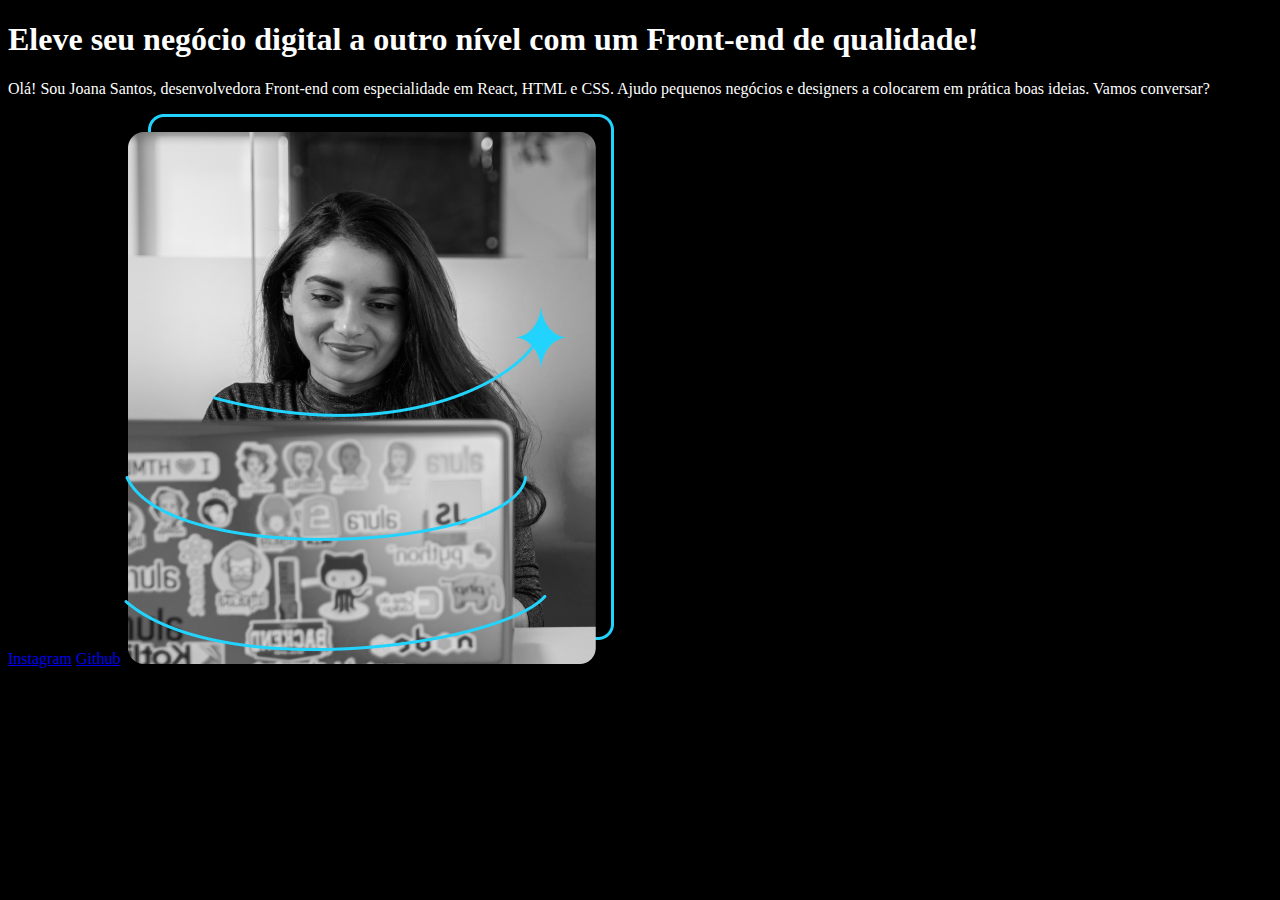
==== index.html @ 9d10efb5 "Criando arquivo css e linkando" ====
<!DOCTYPE html>
<html lang="pt-br">
<head>
    <meta charset="UTF-8">
    <meta name="viewport" content="width=device-width, initial-scale=1.0">
    <title>Portfólio</title>
    <link rel="stylesheet" href="style.css">
</head>
<body>
    <header></header>
    <main>
        <h1>Eleve seu negócio digital a outro nível <strong>com um Front-end de qualidade!</strong></h1>
        <p>Olá! Sou Joana Santos, desenvolvedora Front-end com especialidade em React, HTML e CSS. Ajudo pequenos 
            negócios e designers a colocarem em prática boas ideias. Vamos conversar?</p>
        <a href="https://www.instagram.com/DennerCaleare">Instagram</a>
        <a href="https://github.com/DennerCaleare">Github</a>
        <img src="imagens/Perfil.png" alt="Foto Preta e Branca">
    </main>
    <footer></footer> 
</body>
</html>
---- style.css ----
body{
    background-color: black;
    color: white;
}
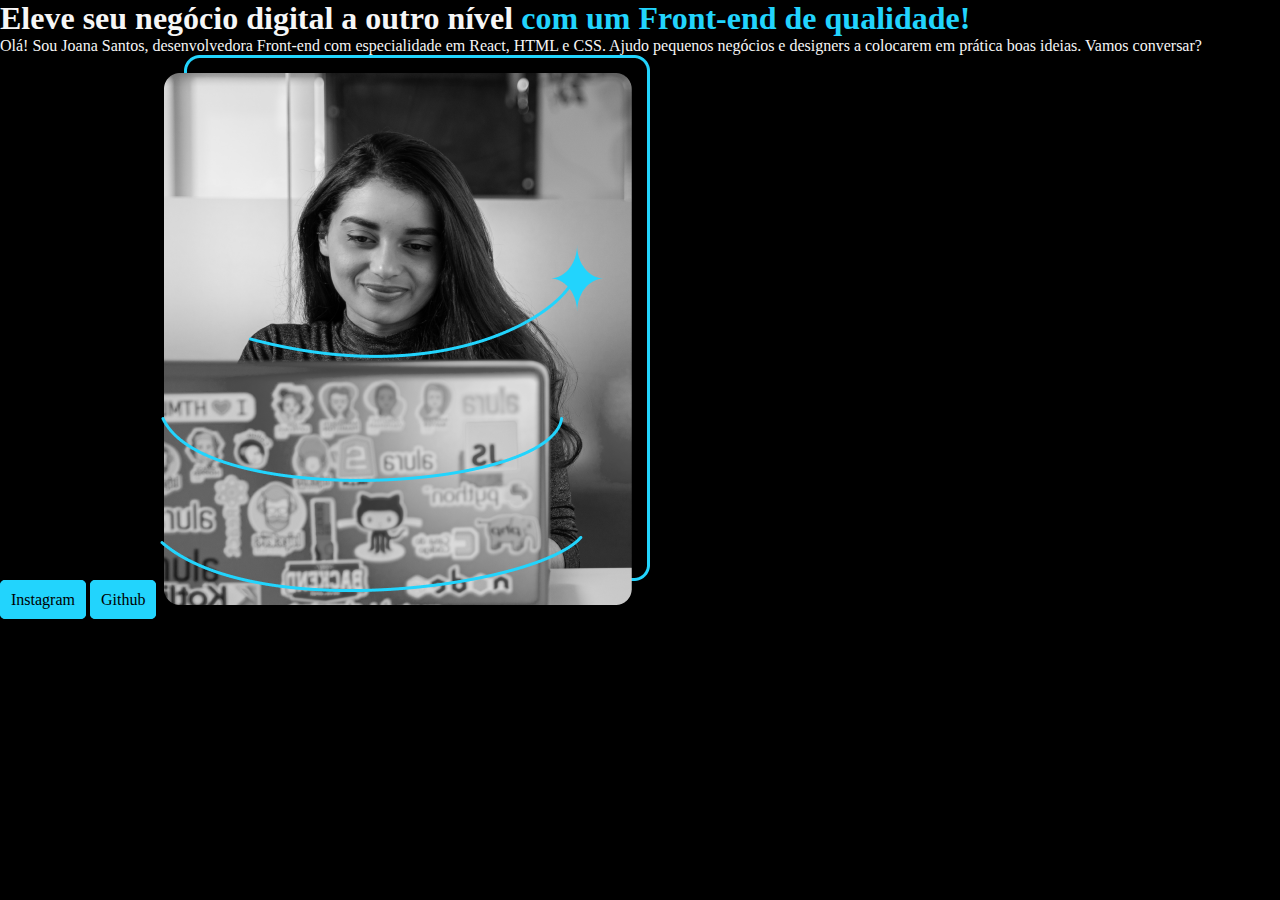
==== commit bcb59ea6: "Mudanças no nas margens e padding e criação de CLASS" ====
--- a/index.html
+++ b/index.html
@@ -9,7 +9,7 @@
 <body>
     <header></header>
     <main>
-        <h1>Eleve seu negócio digital a outro nível <strong>com um Front-end de qualidade!</strong></h1>
+        <h1>Eleve seu negócio digital a outro nível <strong class="titulo-destaque">com um Front-end de qualidade!</strong></h1>
         <p>Olá! Sou Joana Santos, desenvolvedora Front-end com especialidade em React, HTML e CSS. Ajudo pequenos 
             negócios e designers a colocarem em prática boas ideias. Vamos conversar?</p>
         <a href="https://www.instagram.com/DennerCaleare">Instagram</a>
--- a/style.css
+++ b/style.css
@@ -1,4 +1,23 @@
+* {
+    margin: 0;
+    padding: 0;
+}
+
 body{
-    background-color: black;
-    color: white;
+    background-color: #000000;
+    color: #F6F6F6;
+}
+
+.titulo-destaque{
+    color: #22D4FD;
+}
+
+
+a{
+    background-color: #22D4FD;
+    color: #000000;
+    border: 1px solid #22D4FD;
+    padding: 10px;
+    border-radius: 5px;
+    text-decoration: none;
 }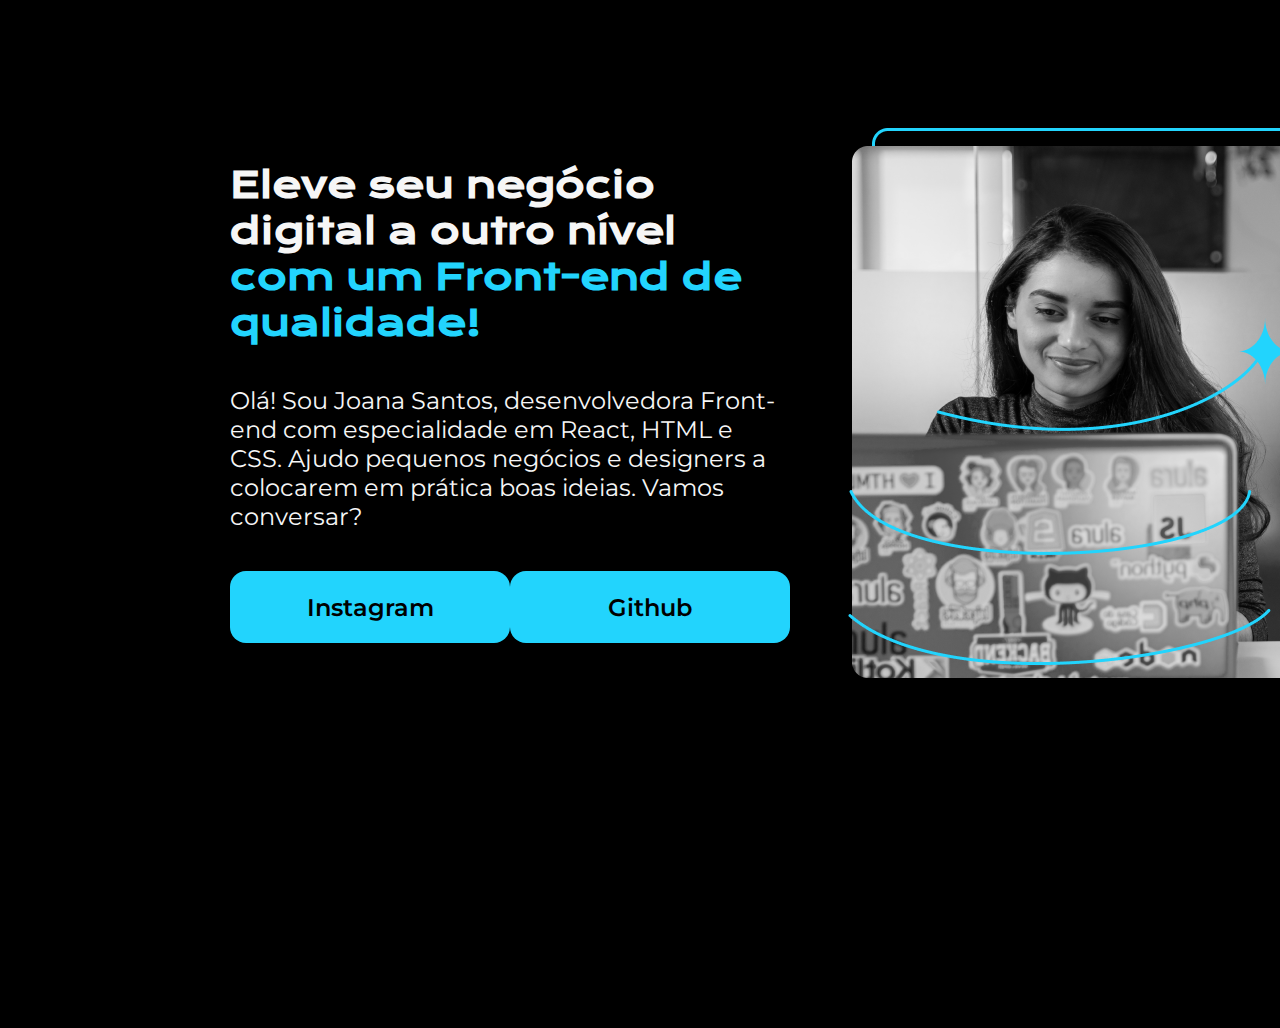
==== commit ebf678db: "Atualizar parte CSS" ====
--- a/index.html
+++ b/index.html
@@ -7,15 +7,18 @@
     <link rel="stylesheet" href="style.css">
 </head>
 <body>
-    <header></header>
-    <main>
-        <h1>Eleve seu negócio digital a outro nível <strong class="titulo-destaque">com um Front-end de qualidade!</strong></h1>
-        <p>Olá! Sou Joana Santos, desenvolvedora Front-end com especialidade em React, HTML e CSS. Ajudo pequenos 
-            negócios e designers a colocarem em prática boas ideias. Vamos conversar?</p>
-        <a href="https://www.instagram.com/DennerCaleare">Instagram</a>
-        <a href="https://github.com/DennerCaleare">Github</a>
+    <main class="apresentacao">
+        <section class="apresentacao__conteudo">
+            <h1 class="apresentacao__conteudo__titulo">Eleve seu negócio digital a outro nível <strong class="titulo-destaque">com um Front-end de qualidade!</strong></h1>
+            <p class="apresentacao__conteudo__paragrafo">Olá! Sou Joana Santos, desenvolvedora Front-end com especialidade em React, HTML e CSS. Ajudo pequenos 
+                negócios e designers a colocarem em prática boas ideias. Vamos conversar?</p>
+            <div class="apresentacao__links">
+                <a class="apresentacao__links_link" href="https://www.instagram.com/DennerCaleare">Instagram</a>
+                <a class="apresentacao__links_link" href="https://github.com/DennerCaleare">Github</a>
+            </div>
+        </section>
         <img src="imagens/Perfil.png" alt="Foto Preta e Branca">
     </main>
     <footer></footer> 
 </body>
-</html>+</html>
--- a/style.css
+++ b/style.css
@@ -1,23 +1,62 @@
+@import url('https://fonts.googleapis.com/css2?family=Krona+One&family=Montserrat&display=swap');
+
 * {
     margin: 0;
     padding: 0;
 }
 
 body{
+    height: 100vh;
+    box-sizing: border-box;
     background-color: #000000;
     color: #F6F6F6;
+}
+
+.apresentacao__conteudo__titulo{
+    font-size: 36px;
+    font-family: "Krona One", sans-serif;
+}
+
+.apresentacao__conteudo__paragrafo{
+    font-size: 24px;
+    font-family: "Montserrat", sans-serif;
+    font-style: normal;
 }
 
 .titulo-destaque{
     color: #22D4FD;
 }
 
+.apresentacao{
+    display: flex;
+    align-items: center;
+    justify-content: space-between;
+    margin: 10% 18%;
+    gap: 58px;
+}
 
-a{
+.apresentacao__conteudo{
+    width: 615px;
+    height: 482px;
+    display: flex;
+    flex-direction: column;
+    gap: 40px;
+}
+
+.apresentacao__links{
+    display: flex;
+    justify-content: space-between;
+}
+
+.apresentacao__links_link{
     background-color: #22D4FD;
+    width: 280px;
     color: #000000;
-    border: 1px solid #22D4FD;
-    padding: 10px;
-    border-radius: 5px;
+    text-align: center;
+    border-radius: 16px;
+    font-size: 24px;
+    font-weight: 600;
+    font-family: "Montserrat", sans-serif;
+    padding: 21.5px 0;
     text-decoration: none;
 }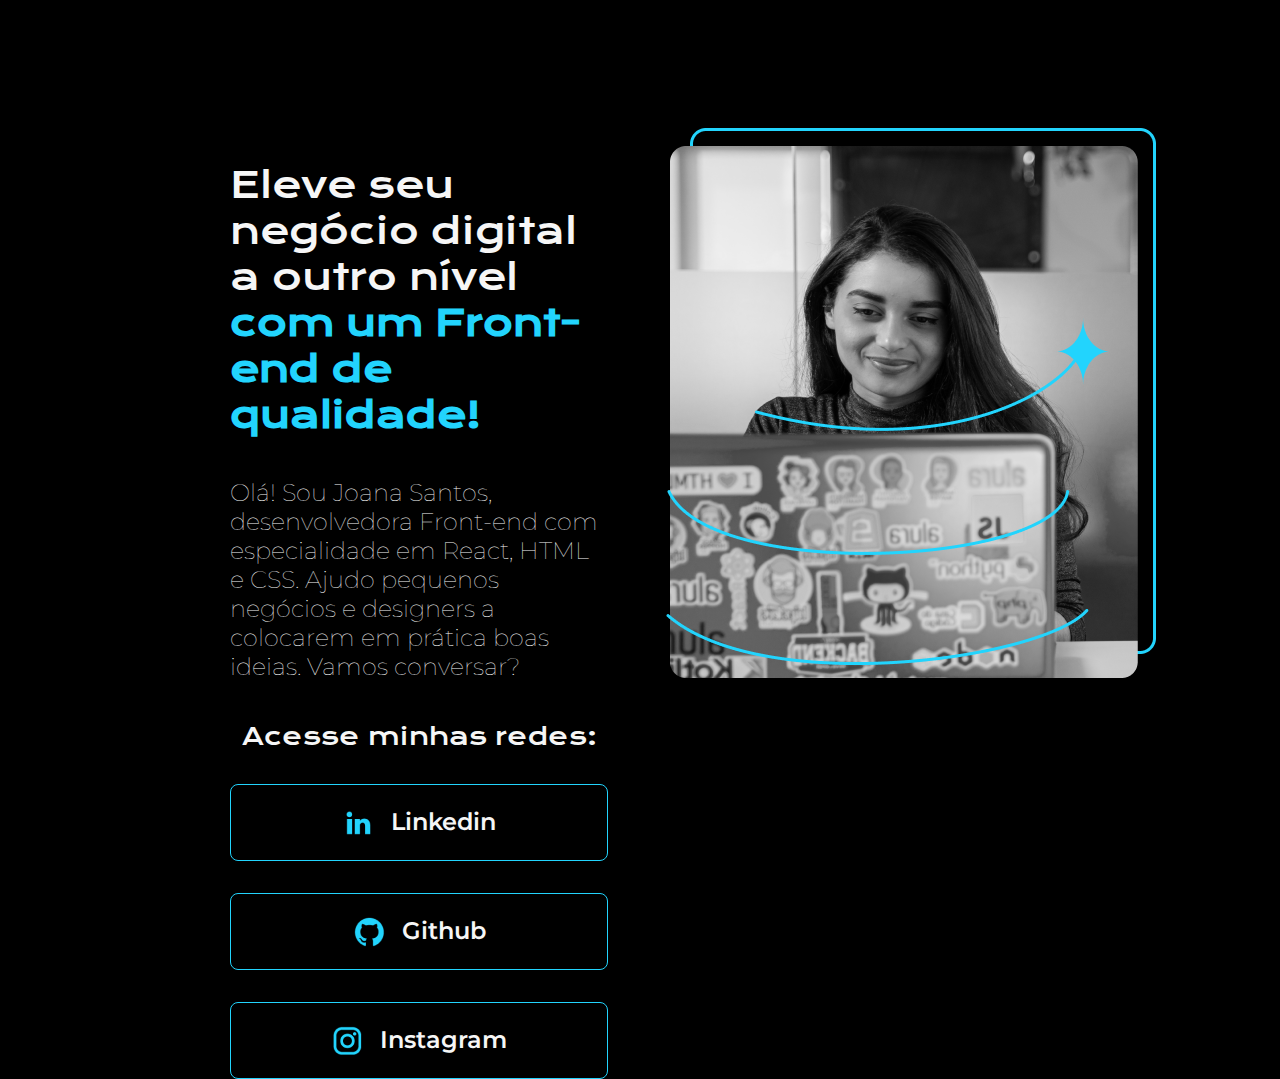
==== commit 2eae027a: "Atualizar Arquivos" ====
--- a/index.html
+++ b/index.html
@@ -13,11 +13,22 @@
             <p class="apresentacao__conteudo__paragrafo">Olá! Sou Joana Santos, desenvolvedora Front-end com especialidade em React, HTML e CSS. Ajudo pequenos 
                 negócios e designers a colocarem em prática boas ideias. Vamos conversar?</p>
             <div class="apresentacao__links">
-                <a class="apresentacao__links_link" href="https://www.instagram.com/DennerCaleare">Instagram</a>
-                <a class="apresentacao__links_link" href="https://github.com/DennerCaleare">Github</a>
+                <h2 class="apresentacao__links__subtitulo">Acesse minhas redes:</h2>
+                <a class="apresentacao__links_link" href="https://www.linkedin.com/in/dennercaleare/">
+                    <img src="assets/linkedin.png" alt="Logo linkedin">
+                    Linkedin
+                </a>
+                <a class="apresentacao__links_link" href="https://github.com/DennerCaleare">
+                    <img src="assets/github.png" alt="Logo Github">
+                    Github
+                </a>
+                <a class="apresentacao__links_link" href="https://www.instagram.com/DennerCaleare">
+                    <img src="assets/instagram.png" alt="Logo Instagram">
+                    Instagram
+                </a>
             </div>
         </section>
-        <img src="imagens/Perfil.png" alt="Foto Preta e Branca">
+        <img src="assets/Imagem.png" alt="Foto de Perfil">
     </main>
     <footer></footer> 
 </body>
--- a/style.css
+++ b/style.css
@@ -15,12 +15,14 @@
 .apresentacao__conteudo__titulo{
     font-size: 36px;
     font-family: "Krona One", sans-serif;
+    font-weight: 400;
 }
 
 .apresentacao__conteudo__paragrafo{
     font-size: 24px;
     font-family: "Montserrat", sans-serif;
     font-style: normal;
+    font-weight: 100;
 }
 
 .titulo-destaque{
@@ -45,18 +47,35 @@
 
 .apresentacao__links{
     display: flex;
+    flex-direction: column;
+    align-items: center;
+    gap: 32px;
     justify-content: space-between;
 }
 
+.apresentacao__links__subtitulo{
+    font-size: 24px;
+    font-family: "Krona One", sans-serif;
+    color: #F6F6F6;
+    font-weight: 400;
+}
+
 .apresentacao__links_link{
-    background-color: #22D4FD;
-    width: 280px;
-    color: #000000;
+    display: flex;
+    justify-content: center;
+    gap: 16px;
+    border: 1.8px solid #22D4FD;
+    width: 376px;
+    color: #F6F6F6;
     text-align: center;
-    border-radius: 16px;
+    border-radius: 8px;
     font-size: 24px;
     font-weight: 600;
     font-family: "Montserrat", sans-serif;
     padding: 21.5px 0;
     text-decoration: none;
+}
+
+.apresentacao__links_link:hover{
+    background-color: #1B454F;
 }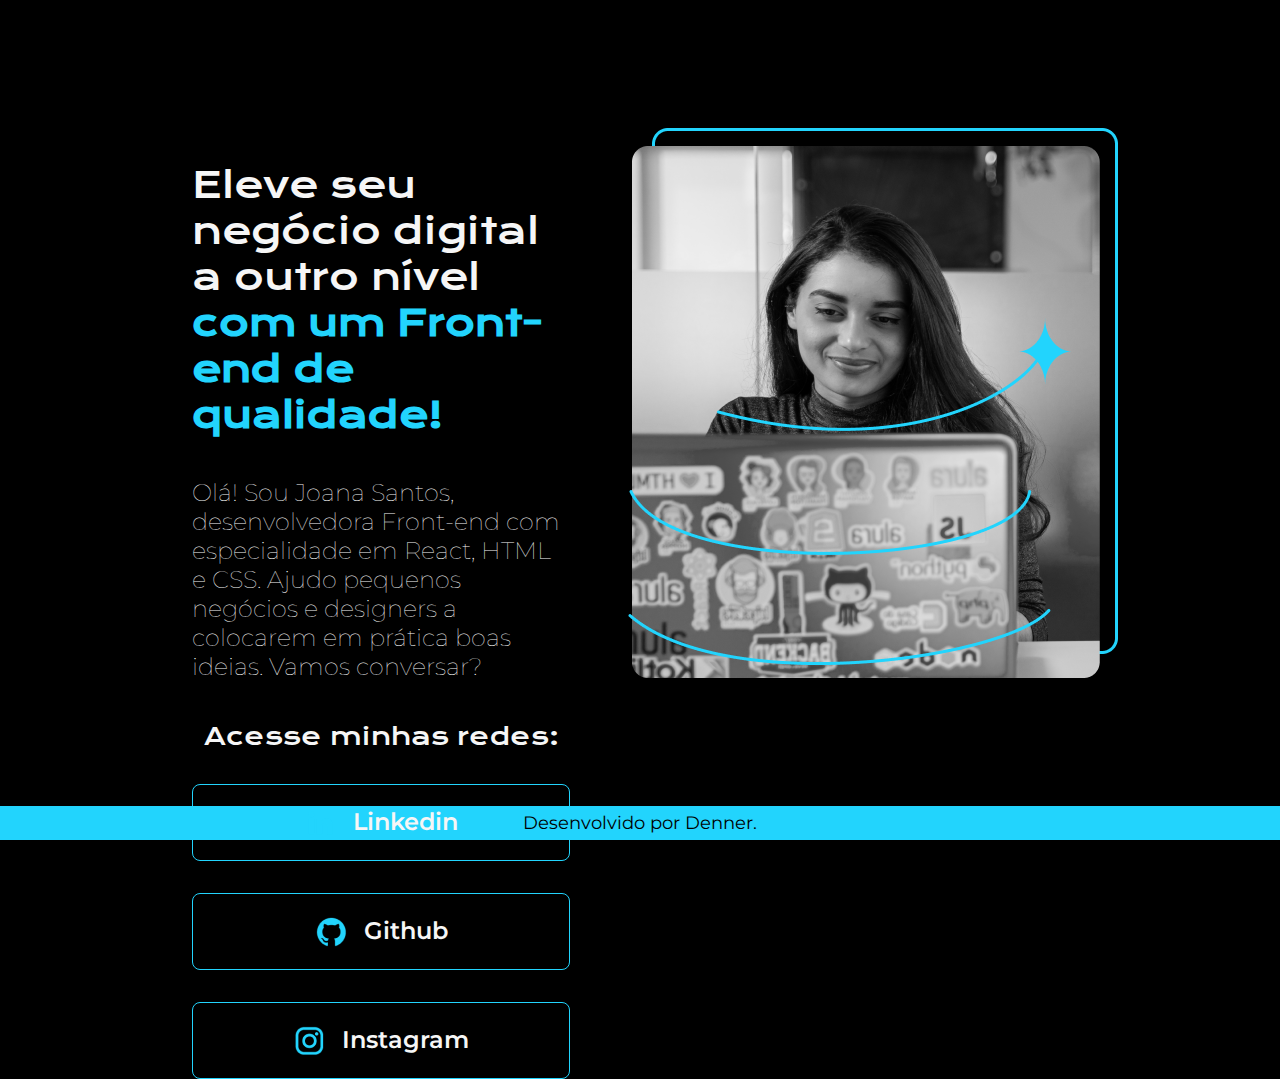
==== commit 3be13876: "Rodapé atualizado" ====
--- a/index.html
+++ b/index.html
@@ -7,6 +7,9 @@
     <link rel="stylesheet" href="style.css">
 </head>
 <body>
+    <header>
+        
+    </header>
     <main class="apresentacao">
         <section class="apresentacao__conteudo">
             <h1 class="apresentacao__conteudo__titulo">Eleve seu negócio digital a outro nível <strong class="titulo-destaque">com um Front-end de qualidade!</strong></h1>
@@ -30,6 +33,8 @@
         </section>
         <img src="assets/Imagem.png" alt="Foto de Perfil">
     </main>
-    <footer></footer> 
+    <footer class="rodape">
+        <p>Desenvolvido por Denner.</p>
+    </footer> 
 </body>
 </html>
--- a/style.css
+++ b/style.css
@@ -6,7 +6,6 @@
 }
 
 body{
-    height: 100vh;
     box-sizing: border-box;
     background-color: #000000;
     color: #F6F6F6;
@@ -33,7 +32,7 @@
     display: flex;
     align-items: center;
     justify-content: space-between;
-    margin: 10% 18%;
+    margin: 10% 15%;
     gap: 58px;
 }
 
@@ -78,4 +77,14 @@
 
 .apresentacao__links_link:hover{
     background-color: #1B454F;
+}
+
+.rodape {
+    background-color: #22D4FD;
+    text-align: center;
+    color: #000000;
+    font-family: "Montserrat", sans-serif;
+    font-weight: 400;
+    font-size: 18px;
+    padding: 6px;
 }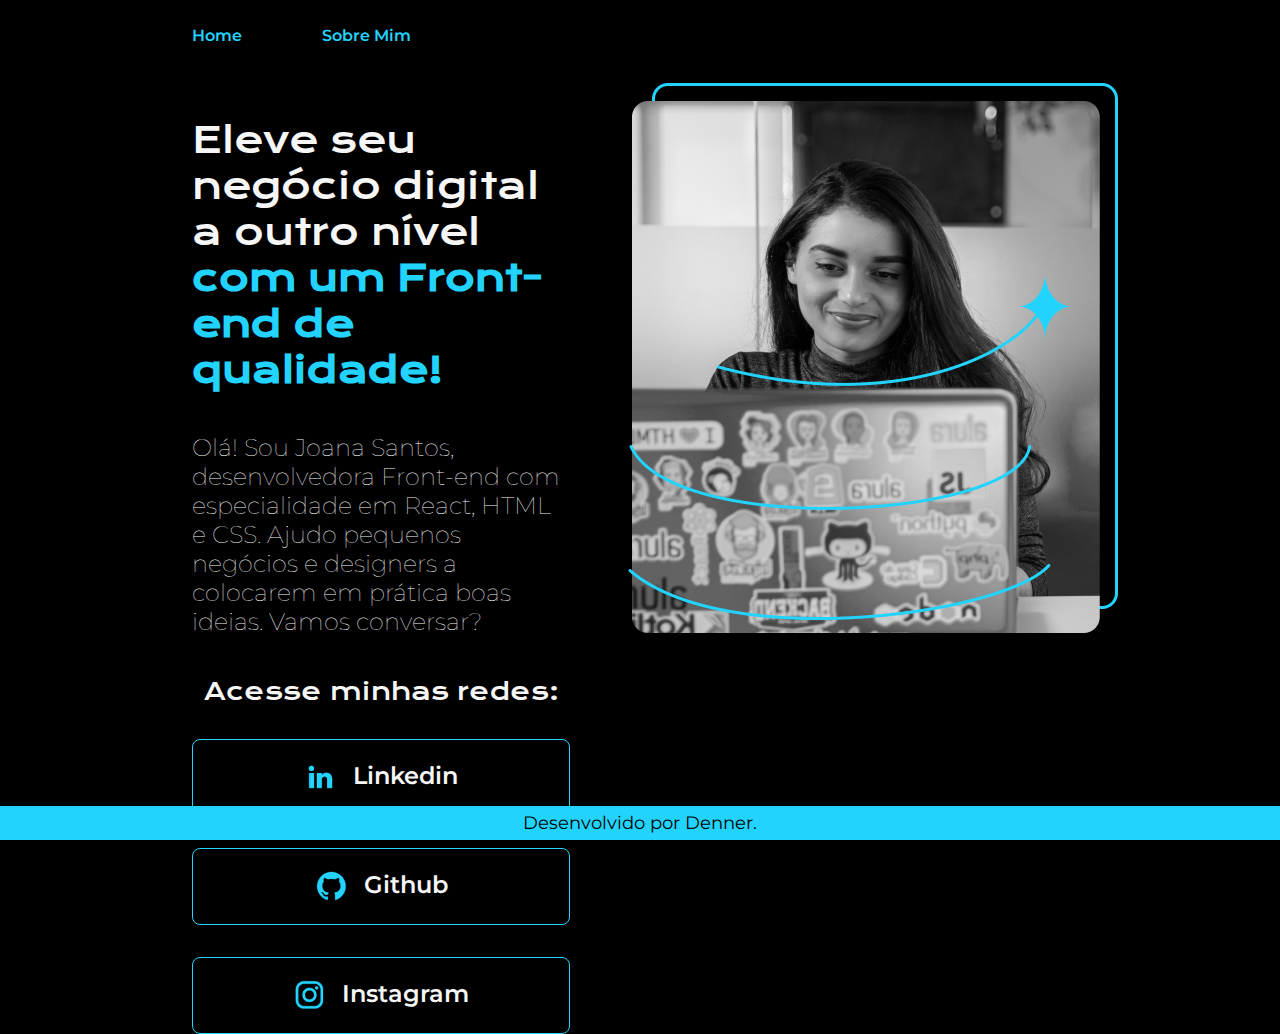
==== commit 2d51da1a: "Organizar e atualizar arquivos" ====
--- a/index.html
+++ b/index.html
@@ -4,11 +4,14 @@
     <meta charset="UTF-8">
     <meta name="viewport" content="width=device-width, initial-scale=1.0">
     <title>Portfólio</title>
-    <link rel="stylesheet" href="style.css">
+    <link rel="stylesheet" href="styles/style.css">
 </head>
 <body>
-    <header>
-        
+    <header class="cabecalho">
+        <nav class="cabecalho__menu">
+            <a href="" class="cabecalho__menu__link">Home</a>
+            <a href="" class="cabecalho__menu__link">Sobre Mim</a>
+        </nav>
     </header>
     <main class="apresentacao">
         <section class="apresentacao__conteudo">
--- a/styles/style.css
+++ b/styles/style.css
@@ -0,0 +1,110 @@
+@import url('https://fonts.googleapis.com/css2?family=Krona+One&family=Montserrat&display=swap');
+
+* {
+    margin: 0;
+    padding: 0;
+}
+
+body{
+    box-sizing: border-box;
+    background-color: #000000;
+    color: #F6F6F6;
+}
+
+.cabecalho__menu{
+    display: flex;
+    gap: 80px;
+    margin: 2% 15%;
+}
+
+.cabecalho__menu__link{
+    color: #22D4FD;
+    font-family: "Montserrat", sans-serif;
+    font-style: normal;
+    font-weight: 600;
+    size: 24px;
+    text-decoration: none;
+}
+
+.cabecalho__menu__link:hover{
+    color: orange;
+}
+
+.apresentacao{
+    display: flex;
+    align-items: center;
+    justify-content: space-between;
+    margin: 3% 15% 13.5%;
+    gap: 58px;
+}
+
+.apresentacao__conteudo__titulo{
+    font-size: 36px;
+    font-family: "Krona One", sans-serif;
+    font-weight: 400;
+}
+
+.apresentacao__conteudo__paragrafo{
+    font-size: 24px;
+    font-family: "Montserrat", sans-serif;
+    font-style: normal;
+    font-weight: 100;
+}
+
+.titulo-destaque{
+    color: #22D4FD;
+}
+
+
+.apresentacao__conteudo{
+    width: 615px;
+    height: 482px;
+    display: flex;
+    flex-direction: column;
+    gap: 40px;
+}
+
+.apresentacao__links{
+    display: flex;
+    flex-direction: column;
+    align-items: center;
+    gap: 32px;
+    justify-content: space-between;
+}
+
+.apresentacao__links__subtitulo{
+    font-size: 24px;
+    font-family: "Krona One", sans-serif;
+    color: #F6F6F6;
+    font-weight: 400;
+}
+
+.apresentacao__links_link{
+    display: flex;
+    justify-content: center;
+    gap: 16px;
+    border: 1.8px solid #22D4FD;
+    width: 376px;
+    color: #F6F6F6;
+    text-align: center;
+    border-radius: 8px;
+    font-size: 24px;
+    font-weight: 600;
+    font-family: "Montserrat", sans-serif;
+    padding: 21.5px 0;
+    text-decoration: none;
+}
+
+.apresentacao__links_link:hover{
+    background-color: #1B454F;
+}
+
+.rodape {
+    background-color: #22D4FD;
+    text-align: center;
+    color: #000000;
+    font-family: "Montserrat", sans-serif;
+    font-weight: 400;
+    font-size: 18px;
+    padding: 6px;
+}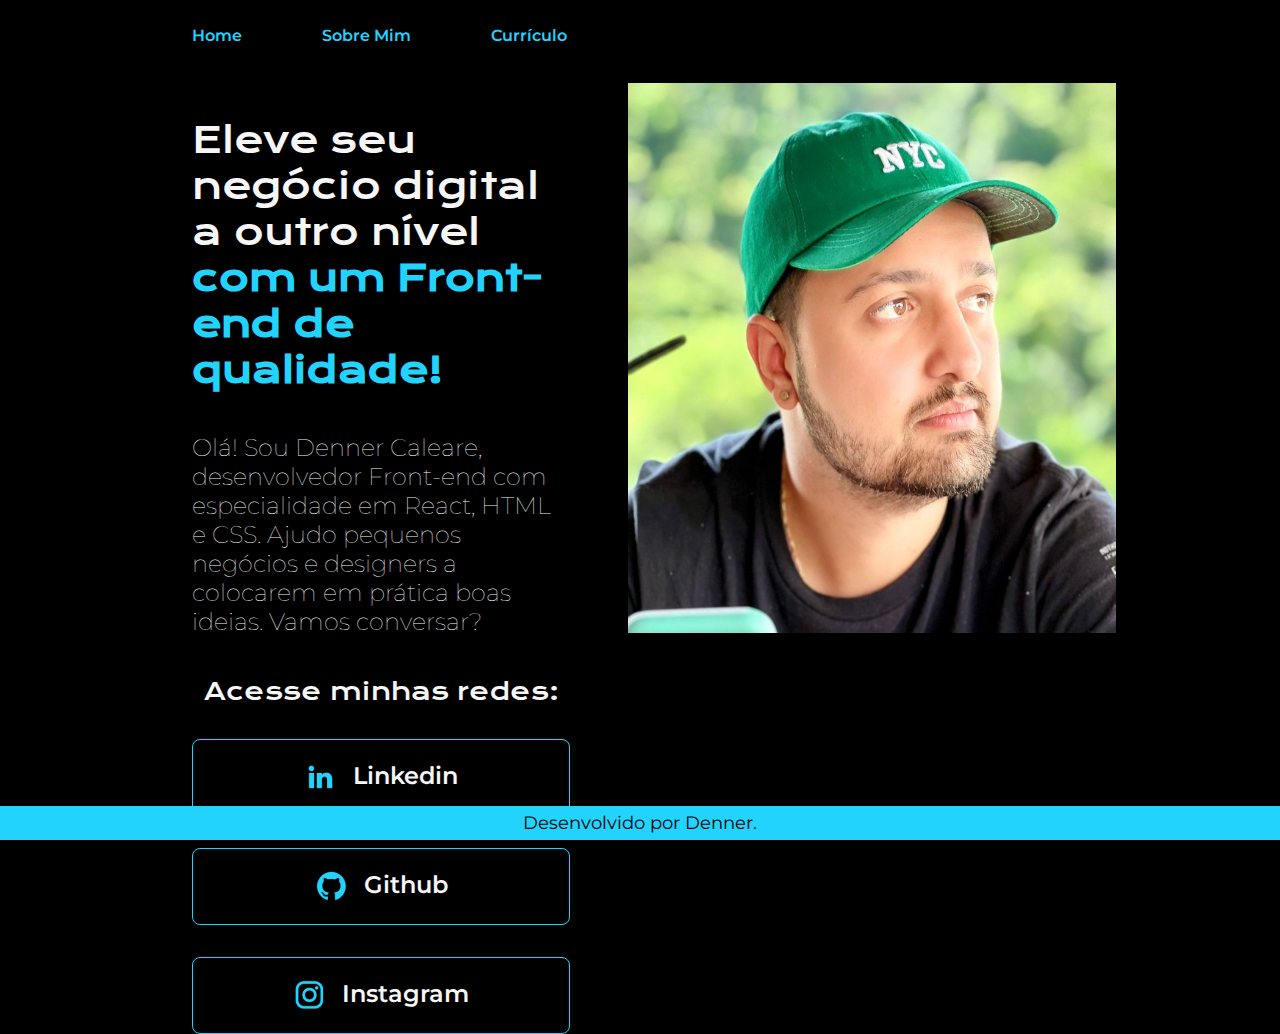
==== commit 1880daca: "Adicionar Pagina e atualizar arquivos" ====
--- a/index.html
+++ b/index.html
@@ -9,15 +9,16 @@
 <body>
     <header class="cabecalho">
         <nav class="cabecalho__menu">
-            <a href="" class="cabecalho__menu__link">Home</a>
-            <a href="" class="cabecalho__menu__link">Sobre Mim</a>
+            <a href="index.html" class="cabecalho__menu__link">Home</a>
+            <a href="about.html" class="cabecalho__menu__link">Sobre Mim</a>
+            <a href="curriculo.html" class="cabecalho__menu__link">Currículo</a>
         </nav>
     </header>
+
     <main class="apresentacao">
         <section class="apresentacao__conteudo">
             <h1 class="apresentacao__conteudo__titulo">Eleve seu negócio digital a outro nível <strong class="titulo-destaque">com um Front-end de qualidade!</strong></h1>
-            <p class="apresentacao__conteudo__paragrafo">Olá! Sou Joana Santos, desenvolvedora Front-end com especialidade em React, HTML e CSS. Ajudo pequenos 
-                negócios e designers a colocarem em prática boas ideias. Vamos conversar?</p>
+            <p class="apresentacao__conteudo__paragrafo">Olá! Sou Denner Caleare, desenvolvedor Front-end com especialidade em React, HTML e CSS. Ajudo pequenos negócios e designers a colocarem em prática boas ideias. Vamos conversar?</p>
             <div class="apresentacao__links">
                 <h2 class="apresentacao__links__subtitulo">Acesse minhas redes:</h2>
                 <a class="apresentacao__links_link" href="https://www.linkedin.com/in/dennercaleare/">
@@ -34,8 +35,9 @@
                 </a>
             </div>
         </section>
-        <img src="assets/Imagem.png" alt="Foto de Perfil">
+        <img class="imagem__perfil" src="assets/imagem.jpg" alt="Foto de Perfil" width="488" height="550">
     </main>
+
     <footer class="rodape">
         <p>Desenvolvido por Denner.</p>
     </footer> 
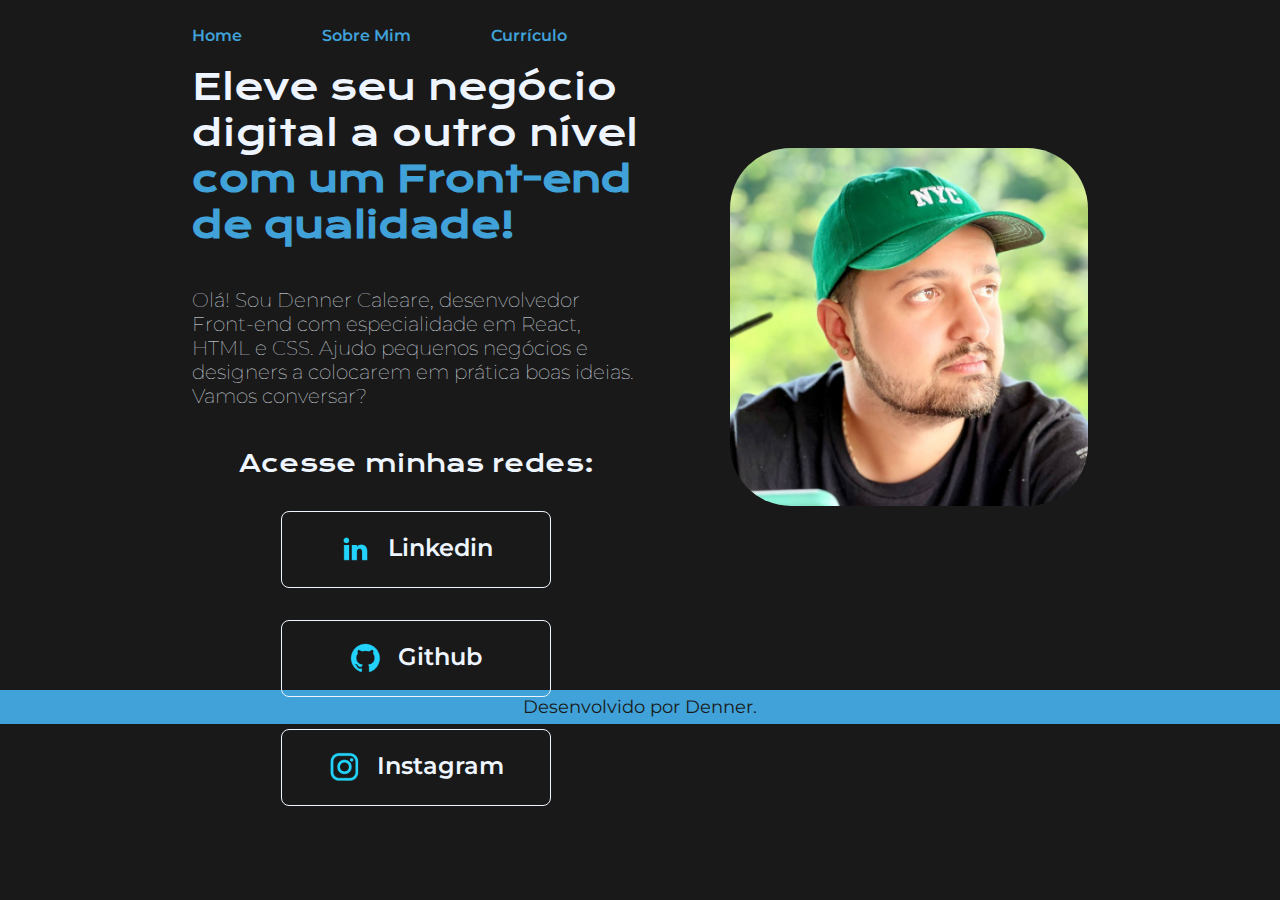
==== commit ebaf018f: "Atualizando" ====
--- a/index.html
+++ b/index.html
@@ -21,21 +21,21 @@
             <p class="apresentacao__conteudo__paragrafo">Olá! Sou Denner Caleare, desenvolvedor Front-end com especialidade em React, HTML e CSS. Ajudo pequenos negócios e designers a colocarem em prática boas ideias. Vamos conversar?</p>
             <div class="apresentacao__links">
                 <h2 class="apresentacao__links__subtitulo">Acesse minhas redes:</h2>
-                <a class="apresentacao__links_link" href="https://www.linkedin.com/in/dennercaleare/">
+                <a class="apresentacao__links__navegacao" href="https://www.linkedin.com/in/dennercaleare/">
                     <img src="assets/linkedin.png" alt="Logo linkedin">
                     Linkedin
                 </a>
-                <a class="apresentacao__links_link" href="https://github.com/DennerCaleare">
+                <a class="apresentacao__links__navegacao" href="https://github.com/DennerCaleare">
                     <img src="assets/github.png" alt="Logo Github">
                     Github
                 </a>
-                <a class="apresentacao__links_link" href="https://www.instagram.com/DennerCaleare">
+                <a class="apresentacao__links__navegacao" href="https://www.instagram.com/DennerCaleare">
                     <img src="assets/instagram.png" alt="Logo Instagram">
                     Instagram
                 </a>
             </div>
         </section>
-        <img class="imagem__perfil" src="assets/imagem.jpg" alt="Foto de Perfil" width="488" height="550">
+        <img class="imagem__perfil" src="assets/imagem.jpg" alt="Foto de Perfil">
     </main>
 
     <footer class="rodape">
--- a/styles/style.css
+++ b/styles/style.css
@@ -1,4 +1,15 @@
 @import url('https://fonts.googleapis.com/css2?family=Krona+One&family=Montserrat&display=swap');
+
+:root {
+    --cor-primaria: #191919;
+    --cor-secundaria: #EEF5FF;
+    --cor-tercearia: #40A2D8;
+    --cor-hover-botao: #0B60B0;
+    --cor-link: #F07B3F;
+    --fonte-primaria: "Montserrat", sans-serif;
+    --fonte-secundaria: "Krona One", sans-serif;
+}
+
 
 * {
     margin: 0;
@@ -7,8 +18,8 @@
 
 body{
     box-sizing: border-box;
-    background-color: #000000;
-    color: #F6F6F6;
+    background-color: var(--cor-primaria);
+    color: var(--cor-secundaria);
 }
 
 .cabecalho__menu{
@@ -18,8 +29,8 @@
 }
 
 .cabecalho__menu__link{
-    color: #22D4FD;
-    font-family: "Montserrat", sans-serif;
+    color: var(--cor-tercearia);
+    font-family: var(--fonte-primaria);
     font-style: normal;
     font-weight: 600;
     size: 24px;
@@ -27,37 +38,38 @@
 }
 
 .cabecalho__menu__link:hover{
-    color: orange;
+    color: var(--cor-link);
 }
 
 .apresentacao{
     display: flex;
     align-items: center;
     justify-content: space-between;
-    margin: 3% 15% 13.5%;
+    margin: 5% 15% 11.3%;
     gap: 58px;
 }
 
 .apresentacao__conteudo__titulo{
-    font-size: 36px;
-    font-family: "Krona One", sans-serif;
+    font-size: 2.25rem;
+    font-family: var(--fonte-secundaria);
     font-weight: 400;
 }
 
 .apresentacao__conteudo__paragrafo{
-    font-size: 24px;
-    font-family: "Montserrat", sans-serif;
+    font-size: 1.25rem;
+    font-family: var(--fonte-primaria);
     font-style: normal;
     font-weight: 100;
 }
 
 .titulo-destaque{
-    color: #22D4FD;
+    color: var(--cor-tercearia);
 }
 
 
 .apresentacao__conteudo{
-    width: 615px;
+    margin: -5% 0% 0%;
+    width: 50%;
     height: 482px;
     display: flex;
     flex-direction: column;
@@ -73,38 +85,45 @@
 }
 
 .apresentacao__links__subtitulo{
-    font-size: 24px;
-    font-family: "Krona One", sans-serif;
-    color: #F6F6F6;
+    font-size: 1.5rem;
+    font-family: var(--fonte-secundaria);
+    color: var(--cor-secundaria);
     font-weight: 400;
 }
 
-.apresentacao__links_link{
+.apresentacao__links__navegacao{
     display: flex;
     justify-content: center;
     gap: 16px;
-    border: 1.8px solid #22D4FD;
-    width: 376px;
-    color: #F6F6F6;
+    border: 1.8px solid var(--cor-secundaria);
+    width: 60%;
+    color: var(--cor-secundaria);
     text-align: center;
     border-radius: 8px;
-    font-size: 24px;
+    font-size: 1.5rem;
     font-weight: 600;
-    font-family: "Montserrat", sans-serif;
+    font-family: var(--fonte-primaria);
     padding: 21.5px 0;
     text-decoration: none;
 }
 
-.apresentacao__links_link:hover{
-    background-color: #1B454F;
+.apresentacao__links__navegacao:hover{
+    background-color: var(--cor-hover-botao);
+    color: var(--cor-link);
 }
 
 .rodape {
-    background-color: #22D4FD;
+    background-color: var(--cor-tercearia);
     text-align: center;
-    color: #000000;
-    font-family: "Montserrat", sans-serif;
+    color: var(--cor-primaria);
+    font-family: var(--fonte-primaria);
     font-weight: 400;
-    font-size: 18px;
+    font-size: 1.125rem;
     padding: 6px;
+}
+
+.imagem__perfil{
+    border-radius: 17%;
+    width: 40%;
+    height: 50%;
 }